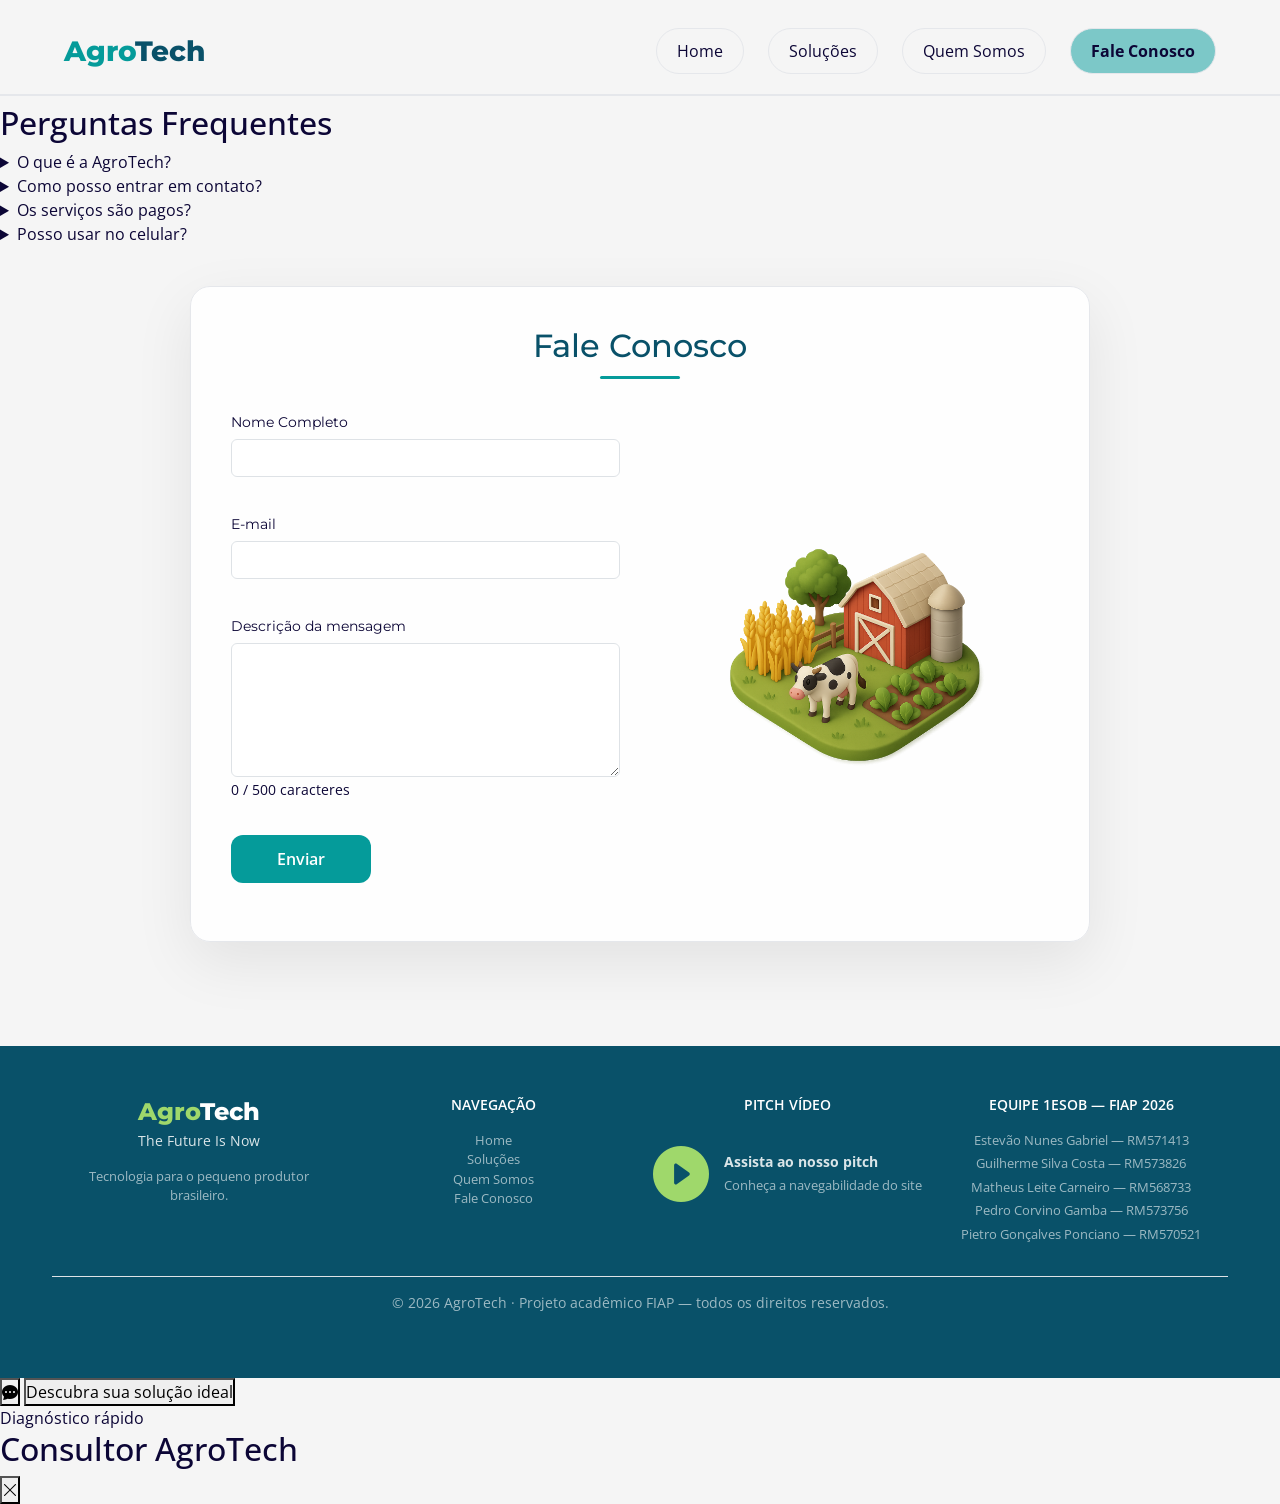
==== src/pages/faleConosco.html @ c0bbb612 "feat: adiciona target blank nos links do pitch" ====
<!DOCTYPE html>
<html lang="pt-br">

<!-- ==============================
SEÇÃO: FALE CONOSCO
Responsável: PIETRO
================================= -->

<head>
    <meta charset="UTF-8">
    <meta name="viewport" content="width=device-width, initial-scale=1.0">
    <title>AgroTech - Contato</title>
    <link rel="icon" type="image/svg+xml" href="../img/favicon.svg">

    <!-- Import do Google Fonts -->
    <link rel="preconnect" href="https://fonts.googleapis.com">
    <link rel="preconnect" href="https://fonts.gstatic.com" crossorigin>
    <link
        href="https://fonts.googleapis.com/css2?family=Montserrat:wght@400;600;700;900&family=Open+Sans:wght@400;600;700&display=swap"
        rel="stylesheet">

    <!-- Import do CSS bootstrap -->
    <link href="https://cdn.jsdelivr.net/npm/bootstrap@5.3.8/dist/css/bootstrap.min.css" rel="stylesheet"
        integrity="sha384-sRIl4kxILFvY47J16cr9ZwB07vP4J8+LH7qKQnuqkuIAvNWLzeN8tE5YBujZqJLB" crossorigin="anonymous">
    <link rel="stylesheet" href="https://cdn.jsdelivr.net/npm/bootstrap-icons@1.13.1/font/bootstrap-icons.min.css">

    <!-- Import do CSS global e da pagina-->
    <link rel="stylesheet" href="../css/style.css">
    <link rel="stylesheet" href="../css/styleFaleConosco.css">
    <link rel="stylesheet" href="../css/styleConsultor.css">
</head>

<body>

    <header>
        <nav class="navbar navbar-expand-lg">

            <div class="container-fluid navbar-container">

                <div class="nav-logo mb-0">
                    <span class="nav-logo-agro">Agro</span><span class="nav-logo-tech">Tech</span>
                </div>

                <button class="navbar-toggler" type="button" data-bs-toggle="collapse" data-bs-target="#paginas"
                    aria-controls="paginas" aria-expanded="false" aria-label="Abrir menu">
                    <i class="bi bi-list"></i>
                </button>

                <div id="paginas" class="collapse navbar-collapse justify-content-end">

                    <ul
                        class="d-flex flex-column flex-lg-row gap-4 list-unstyled mb-0 align-items-center align-items-lg-center mt-5 mt-lg-0">

                        <li><a href="../../index.html" class="page text-nowrap">Home</a></li>
                        <li><a href="./solucoes.html" class="page text-nowrap">Soluções</a></li>

                        <li><a href="./quemSomos.html" class="page text-nowrap">Quem Somos</a></li>
                        <li><a href="./faleConosco.html" class="page page-active text-nowrap">Fale Conosco</a></li>
                    </ul>
                </div>

            </div>
        </nav>
    </header>


    <!-- ==============================
    SEÇÃO: MAIN
    Responsável: PIETRO
    ================================= -->
    <main>


        <section class="faq-contato">
            <h2>Perguntas Frequentes</h2>
            <div class="perguntas-faq-contato">
                <details>
                    <summary>O que é a AgroTech?</summary>
                    <p>A AgroTech é uma plataforma voltada para soluções no agronegócio.</p>
                </details>

                <details>
                    <summary>Como posso entrar em contato?</summary>
                    <p>Você pode acessar a página de contato ou enviar um e-mail para suporte@agrotech.com.</p>
                </details>

                <details>
                    <summary>Os serviços são pagos?</summary>
                    <p>Oferecemos planos gratuitos e pagos, dependendo da necessidade.</p>
                </details>

                <details>
                    <summary>Posso usar no celular?</summary>
                    <p>Sim, a plataforma é totalmente responsiva.</p>
                </details>
            </div>
        </section>


        <section class="fale-conosco">
            <h2>Fale Conosco</h2>

            <div class="container-form">

                <form id="formContato" novalidate>
                    <div class="mb-3">
                        <label for="nome" class="form-label">Nome Completo</label>
                        <input type="text" class="form-control" id="nome">
                        <div class="invalid-feedback"></div>
                    </div>

                    <div class="mb-3">
                        <label for="email" class="form-label">E-mail</label>
                        <input type="email" class="form-control" id="email">
                        <div class="invalid-feedback"></div>
                    </div>

                    <div class="mb-3">
                        <label for="mensagem" class="form-label">Descrição da mensagem</label>
                        <textarea class="form-control" id="mensagem" maxlength="500" rows="5">
</textarea>

                        <small id="contadorMensagem">
                            0 / 500 caracteres
                        </small>
                        <div class="invalid-feedback"></div>
                    </div>

                    <button type="submit" class="btn btn-success">
                        Enviar
                    </button>
                    <div class="mensagem-sucesso">
                        Mensagem enviada com sucesso! Entraremos em contato em breve.
                    </div>
                </form>
                <div class="imagem-form">
                    <img src="../img/fale-conosco-icon-lateral.png" alt="Contato">
                </div>

            </div>
        </section>

    </main>

    <!-- ==============================
    SEÇÃO: FOOTER
    Responsável: MATHEUS
    ================================= -->
    <footer>
        <div class="container-fluid footer-container">

            <div class="row gy-4 gx-4 justify-content-lg-between">

                <div class="col-12 col-lg footer-agrotech text-center">

                    <a href="../../index.html" class="footer-logo">
                        <span class="footer-logo-agro">Agro</span><span class="footer-logo-tech">Tech</span>
                    </a>

                    <p class="footer-texto-medio">The Future Is Now</p>

                    <p class="footer-texto-fraco">Tecnologia para o pequeno produtor brasileiro.</p>

                </div>

                <div class="col-12 col-lg footer-navegacao-col">
                    <nav class="footer-navegacao d-flex flex-column align-items-center" aria-label="Links do rodapé">
                        <p class="footer-titulo">NAVEGAÇÃO</p>
                        <a href="../../index.html" class="footer-navegacao-pagina footer-texto-fraco">Home</a>
                        <a href="./solucoes.html" class="footer-navegacao-pagina footer-texto-fraco">Soluções</a>
                        <a href="./quemSomos.html" class="footer-navegacao-pagina footer-texto-fraco">Quem Somos</a>
                        <a href="./faleConosco.html" class="footer-navegacao-pagina footer-texto-fraco">Fale Conosco</a>
                    </nav>
                </div>

                <div class="col-12 col-lg footer-pitch text-center">
                    <p class="footer-pitch-titulo footer-titulo mb-3">PITCH VÍDEO</p>

                    <a href="https://www.youtube.com/watch?v=mi-SV3MQeB4"
                        target="_blank"
                        class="footer-pitch-link d-flex align-items-center text-decoration-none justify-content-center">
                        <i class="bi bi-play-circle-fill"></i>
                        <div class="d-flex flex-column text-start">
                            <p class="footer-texto-medio mb-1 fw-bold">Assista ao nosso pitch</p>
                            <p class="footer-texto-fraco mb-0">Conheça a navegabilidade do site</p>
                        </div>
                    </a>
                </div>

                <div class="col-12 col-lg footer-equipe text-center">
                    <p class="footer-titulo mb-3">EQUIPE 1ESOB — FIAP 2026</p>
                    <ul class="list-unstyled footer-texto-fraco">
                        <li class="mb-1">Estevão Nunes Gabriel — RM571413</li>
                        <li class="mb-1">Guilherme Silva Costa — RM573826</li>
                        <li class="mb-1">Matheus Leite Carneiro — RM568733</li>
                        <li class="mb-1">Pedro Corvino Gamba — RM573756</li>
                        <li class="mb-1">Pietro Gonçalves Ponciano — RM570521</li>
                    </ul>
                </div>

            </div>

            <div class="row border-top mt-3 pt-3">
                <div class="col-12 text-center">
                    <p class="footer-copyright footer-texto-fraco">© 2026 AgroTech · Projeto acadêmico FIAP — todos os
                        direitos reservados.</p>
                </div>
            </div>

        </div>
    </footer>

    <!-- Consultor AgroTech -->
    <section class="consultor" aria-label="Consultor AgroTech">
        <button class="consultor__botao" type="button" aria-label="Abrir Consultor AgroTech" aria-expanded="false">
            <i class="bi bi-chat-dots-fill" aria-hidden="true"></i>
            <span class="consultor__notificacao" aria-hidden="true"></span>
        </button>

        <button class="consultor__chamada" type="button">Descubra sua solução ideal</button>

        <div class="consultor__painel" aria-hidden="true">
            <div class="consultor__cabecalho">
                <div>
                    <span class="consultor__label">Diagnóstico rápido</span>
                    <h2 class="consultor__titulo">Consultor AgroTech</h2>
                </div>
                <button class="consultor__fechar" type="button" aria-label="Fechar Consultor AgroTech">
                    <i class="bi bi-x-lg" aria-hidden="true"></i>
                </button>
            </div>
            <div class="consultor__conteudo" data-consultor-conteudo></div>
        </div>
    </section>

    <!-- Import do JS bootstrap -->
    <script src="https://cdn.jsdelivr.net/npm/bootstrap@5.3.8/dist/js/bootstrap.bundle.min.js"
        integrity="sha384-FKyoEForCGlyvwx9Hj09JcYn3nv7wiPVlz7YYwJrWVcXK/BmnVDxM+D2scQbITxI"
        crossorigin="anonymous"></script>
    <script src="../js/scriptFaleConosco.js"></script>
    <script src="../js/scriptConsultor.js"></script>
</body>

</html>
---- src/css/style.css ----
/* Style GLOBAL, deve ter root, reset, body, header, footer */

/* ROOT > Variáveis Globais do Projeto */

:root {
  /* Cores */

  --cor-primaria: #059b9a;
  --cor-secundaria: #095169;

  /* cores para textos */
  --cor-texto: #0c0636;
  --texto-branco-puro: #fff;
  --texto-branco-medio: rgba(255, 255, 255, 0.85);
  --texto-branco-fraco: rgba(255, 255, 255, 0.60);
  

  /* cores de fundo */
  --cor-fundo-claro: #f5f5f5;

  /* cores para hover */
  --cor-hover: #dff0df;
  --cor-hover-azul: #059b9b27;

  /* cores de borda */
  --cor-borda-cinza: #e5e7eb;
  --cor-borda-suave: #eaf5ea;

  /* cores para botao */
  --cor-botao: #059b9b80;

  /* cor de destaque */
  --cor-destaque: #9FD86B;


  /* Fontes */
  --fonte-principal: "Open Sans", sans-serif;
  --fonte-titulo: "Montserrat", sans-serif;
}

/* RESET */

* {
  margin: 0;
  padding: 0;
  box-sizing: border-box;
}

body {
  color: var(--cor-texto);
  line-height: 1.5;
  background-color: var(--cor-fundo-claro);
  min-height: 100vh;
  display: flex;
  flex-direction: column;
  font-family: var(--fonte-principal);
}

main {
  flex: 1;
  margin-bottom: 4rem;
}

a {
  text-decoration: none;
  color: inherit;
}



/* Etilos da navbar */
header {
  position: sticky;
  top: 0;
  z-index: 1000;
  background-color: var(--cor-fundo-claro);
}

.navbar-container {
  padding: 1.25rem 5vw;
  border-bottom: 2px solid var(--cor-borda-cinza);
}

.nav-logo {
  font-family: var(--fonte-titulo);
  font-size: 1.75rem;
  font-weight: 800;
  margin-right: 5vw;
}

.nav-logo-agro {
  color: var(--cor-primaria);
}

.nav-logo-tech {
  color: var(--cor-secundaria);
}

.page {
  padding: 0.625rem 1.25rem;
  border: 1px solid var(--cor-borda-cinza);
  border-radius: 1.875rem;
  display: inline-block;
  transition: background-color 0.2s ease, transform 0.2s ease;
}

.page-active {
  background-color: var(--cor-botao);
  font-weight: 700;
}

.page:not(.page-active):hover {
  background-color: var(--cor-hover-azul);
  transform: scale(1.1);
}

.navbar .navbar-toggler {
    border: none;
    outline: none;
}

.navbar .navbar-toggler:focus {
    box-shadow: none;
    outline: 2px solid var(--cor-primaria);
    outline-offset: 2px;
}

.navbar-toggler:hover {
  background-color: var(--cor-hover-azul);
}

.navbar-toggler .bi {
  font-size: 2rem;
  color: var(--cor-texto);
}


/* Etilos do footer */

.footer-container{
  background-color: var(--cor-secundaria);
  padding: 3rem 5vw;
}

.footer-logo {
  font-family: var(--fonte-titulo);
  font-size: 1.5rem;
  font-weight: 800;
}

.footer-logo-agro {
  color: var(--cor-destaque);
}

.footer-logo-tech {
  color: var(--texto-branco-puro);
}

.footer-texto-medio{ 
  font-size: 0.875rem;
  color: var(--texto-branco-medio);
}

.footer-texto-fraco{
  font-size: 0.8125rem;
  color: var(--texto-branco-fraco);
}

.footer-titulo{
  font-size: 0.875rem;
  color: var(--texto-branco-puro);
  font-weight: 600;
}

.footer-navegacao-pagina {
  border-radius: 0.3rem;
  transition: background-color 0.2s ease, transform 0.2s ease;
}

.footer-navegacao-pagina:hover {
  background-color: var(--cor-hover-azul);
  transform: translateX(4px);
}

.footer-pitch-link {
  gap: 15px;
}

.footer-copyright {
  font-size: 0.85rem;
}

.footer-pitch .bi-play-circle-fill{
  color: var(--cor-destaque);
  font-size: 3.5rem;
  font-weight: 800;
  transition: transform 0.2s ease;
}

.footer-pitch .bi-play-circle-fill:hover{
  transform: scale(1.15);
}
---- src/css/styleFaleConosco.css ----
/* Style da Seção FALE CONOSCO da página inicial */

/* Deve ser referenciado ao faleConosco.html */

/* Lembre sempre de conferir o CSS GLOBAL 'style.css' */

/* FALE CONOSCO > Seção de Contato */
/* Responsável: PIETRO */


/* FALE CONOSCO - Baseado no :root */

body {
  background: var(--cor-fundo-claro);
  font-family: var(--fonte-principal);
  color: var(--cor-texto);
}



/* CONTAINER PRINCIPAL */

.fale-conosco {
  max-width: 900px;
  margin: 40px auto;

  padding: 40px;

  background: rgba(255, 255, 255, 0.85);
  backdrop-filter: blur(10px);

  border: 1px solid var(--cor-borda-cinza);
  border-radius: 20px;

  box-shadow: 0 20px 60px rgba(0, 0, 0, 0.08);

  animation: fadeUp 0.8s ease;
}

.fale-conosco h2 {
  font-family: var(--fonte-titulo);
  text-align: center;

  margin-bottom: 30px;

  color: var(--cor-secundaria);

  position: relative;
}

.fale-conosco h2::after {
  content: "";
  width: 80px;
  height: 3px;

  background: var(--cor-primaria);

  display: block;
  margin: 10px auto 0;

  border-radius: 10px;
}

/* LAYOUT FORM */

.container-form {
  display: flex;
  gap: 40px;
  align-items: center;
}

/* FORM */

.fale-conosco form {
  flex: 1;

  display: flex;
  flex-direction: column;
  gap: 18px;
}

/* INPUTS */

.input-fale {
  width: 100%;
  padding: 12px 14px;

  border: 1px solid var(--cor-borda-cinza);
  border-radius: 12px;

  background: white;

  font-family: var(--fonte-principal);

  transition: all 0.25s ease;
}

.input-fale:focus {
  outline: none;

  border-color: var(--cor-primaria);

  box-shadow: 0 0 0 4px var(--cor-hover-azul);

  transform: translateY(-1px);
}

/* validação HTML5 visual */
.input-fale:valid {
  border-color: var(--cor-destaque);
}

.input-fale:invalid:not(:focus):not(:placeholder-shown) {
  border-color: #ff6b6b;
}

.fale-conosco form.formulario-validado .input-fale:invalid {
  border-color: #ff6b6b;
}

/* LINHA (nome + email) */

.fale-conosco .linha {
  display: flex;
  gap: 15px;
}

.fale-conosco .linha div {
  flex: 1;
  display: flex;
  flex-direction: column;
}

/* labels */
.fale-conosco label {
  font-family: var(--fonte-titulo);
  font-size: 14px;

  margin-bottom: 6px;

  color: var(--cor-texto);
}

.campo-obrigatorio {
  margin-left: 0.25rem;
  color: #ff6b6b;
  font-weight: 700;
}

/* FILE UPLOAD */

.fale-conosco .file-upload {
  flex-direction: column;
  gap: 6px;
}

.fale-conosco .file-upload input[type="file"] {
  display: none;
}

.fale-conosco .file-upload label {
  display: inline-block;

  padding: 10px 14px;

  border-radius: 10px;

  border: 1px solid var(--cor-borda-cinza);

  background: var(--cor-borda-suave);

  cursor: pointer;

  transition: all 0.25s ease;

  font-size: 14px;
}

.fale-conosco .file-upload label:hover {
  background: var(--cor-hover);
  transform: translateY(-2px);
}

/* BOTÃO */

.fale-conosco button {
  padding: 12px 18px;

  border: none;
  border-radius: 12px;

  background: var(--cor-primaria);
  color: var(--texto-branco-puro);

  font-weight: 600;

  cursor: pointer;

  transition: all 0.25s ease;

  width: 140px;
}

.fale-conosco-btn{
    width: 100%;
}

.fale-conosco button:hover {
  background: var(--cor-secundaria);

  transform: translateY(-2px);

  box-shadow: 0 10px 25px rgba(5, 155, 154, 0.25);
}

/* animação envio */
.btn-sucesso {
  animation: pulse 0.6s ease;
}

/* MENSAGEM SUCESSO */

.mensagem-sucesso {
  opacity: 0;
  transform: translateY(-10px);

  max-height: 0;
  overflow: hidden;

  padding: 0 14px;

  border-left: 4px solid var(--cor-primaria);
  border-radius: 12px;

  background: var(--cor-hover);
  color: var(--cor-secundaria);

  font-weight: 600;

  transition: all 0.4s ease;
}

.mensagem-sucesso.mostrar {
  opacity: 1;
  transform: translateY(0);

  max-height: 120px;
  padding: 14px;
}

/* IMAGEM LATERAL */

.imagem-form {
  flex: 1;
  display: flex;
  justify-content: center;
  align-items: center;
}

.imagem-form img {
  max-width: 260px;

  animation: float 3s ease-in-out infinite;
}

/* ANIMAÇÕES */

@keyframes fadeUp {
  from {
    opacity: 0;
    transform: translateY(25px);
  }
  to {
    opacity: 1;
    transform: translateY(0);
  }
}

@keyframes fadeDown {
  from {
    opacity: 0;
    transform: translateY(-20px);
  }
  to {
    opacity: 1;
    transform: translateY(0);
  }
}

@keyframes pulse {
  0% { transform: scale(1); }
  50% { transform: scale(1.06); }
  100% { transform: scale(1); }
}

@keyframes float {
  0% { transform: translateY(0); }
  50% { transform: translateY(-8px); }
  100% { transform: translateY(0); }
}


@media (max-width: 768px) {
  .fale-conosco {
    margin: 2rem auto;
    padding: 2rem 1.25rem;
    border-radius: 16px;
  }

  .fale-conosco h2 {
    margin-bottom: 1rem;
  }

  .container-form {
    flex-direction: column;
    gap: 1.25rem;
  }

  .fale-conosco .linha {
    flex-direction: column;
  }

  .imagem-form {
    order: -1;
    width: 100%;
  }

  .imagem-form img {
    max-width: min(150px, 55vw);
  }
}
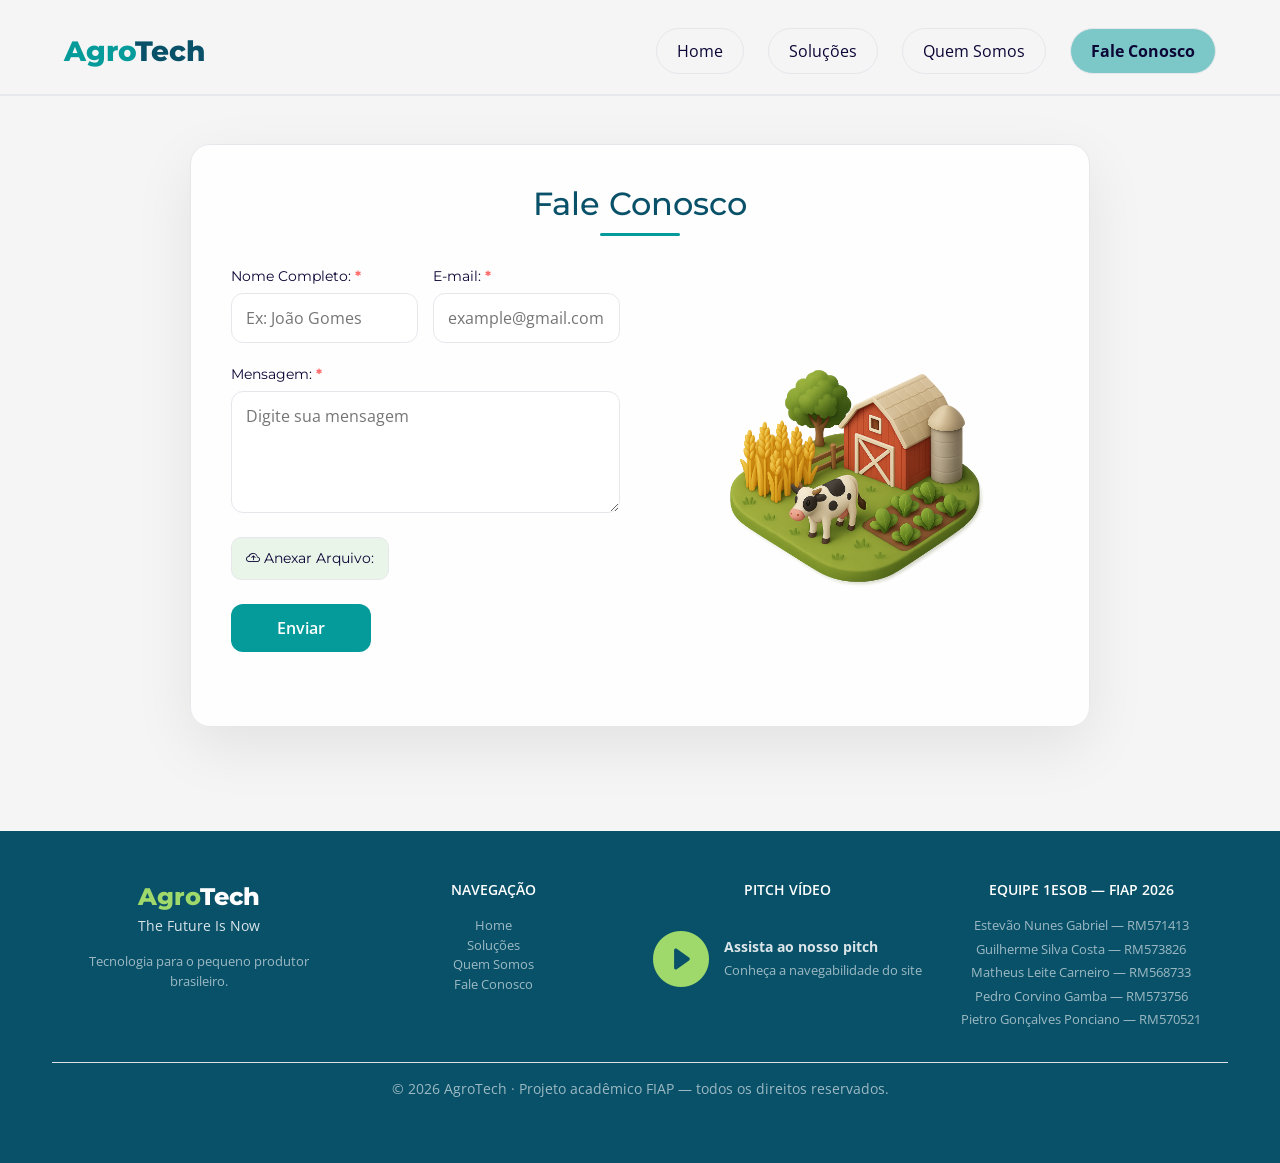
==== commit 8be58f27: "feat: adiciona target blank nos links do pitch" ====
--- a/src/pages/faleConosco.html
+++ b/src/pages/faleConosco.html
@@ -27,7 +27,6 @@
     <!-- Import do CSS global e da pagina-->
     <link rel="stylesheet" href="../css/style.css">
     <link rel="stylesheet" href="../css/styleFaleConosco.css">
-    <link rel="stylesheet" href="../css/styleConsultor.css">
 </head>
 
 <body>
@@ -71,67 +70,76 @@
     <main>
 
 
-        <section class="faq-contato">
-            <h2>Perguntas Frequentes</h2>
-            <div class="perguntas-faq-contato">
-                <details>
-                    <summary>O que é a AgroTech?</summary>
-                    <p>A AgroTech é uma plataforma voltada para soluções no agronegócio.</p>
-                </details>
-
-                <details>
-                    <summary>Como posso entrar em contato?</summary>
-                    <p>Você pode acessar a página de contato ou enviar um e-mail para suporte@agrotech.com.</p>
-                </details>
-
-                <details>
-                    <summary>Os serviços são pagos?</summary>
-                    <p>Oferecemos planos gratuitos e pagos, dependendo da necessidade.</p>
-                </details>
-
-                <details>
-                    <summary>Posso usar no celular?</summary>
-                    <p>Sim, a plataforma é totalmente responsiva.</p>
-                </details>
-            </div>
-        </section>
-
+        <!-- 
+    <section class="faq-contato">
+        <h2>Perguntas Frequentes</h2>
+        <div class="perguntas-faq-contato">
+            <details>
+                <summary>O que é a AgroTech?</summary>
+                <p>A AgroTech é uma plataforma voltada para soluções no agronegócio.</p>
+            </details>
+
+            <details>
+                <summary>Como posso entrar em contato?</summary>
+                <p>Você pode acessar a página de contato ou enviar um e-mail para suporte@agrotech.com.</p>
+            </details>
+
+            <details>
+                <summary>Os serviços são pagos?</summary>
+                <p>Oferecemos planos gratuitos e pagos, dependendo da necessidade.</p>
+            </details>
+
+            <details>
+                <summary>Posso usar no celular?</summary>
+                <p>Sim, a plataforma é totalmente responsiva.</p>
+            </details>
+        </div>
+    </section>
+
+-->
 
         <section class="fale-conosco">
             <h2>Fale Conosco</h2>
 
             <div class="container-form">
 
-                <form id="formContato" novalidate>
-                    <div class="mb-3">
-                        <label for="nome" class="form-label">Nome Completo</label>
-                        <input type="text" class="form-control" id="nome">
-                        <div class="invalid-feedback"></div>
+                <form id="formulario">
+
+                    <div class="linha">
+
+                        <div>
+                            <label for="nome-completo">Nome Completo:<span class="campo-obrigatorio" aria-hidden="true">*</span></label>
+
+                            <input type="text" class="input-fale" placeholder="Ex: João Gomes" id="nome-completo"
+                                required minlength="3">
+                        </div>
+
+                        <div>
+                            <label for="email">E-mail:<span class="campo-obrigatorio" aria-hidden="true">*</span></label>
+
+                            <input type="email" class="input-fale" placeholder="example@gmail.com" id="email" required>
+                        </div>
+
                     </div>
 
-                    <div class="mb-3">
-                        <label for="email" class="form-label">E-mail</label>
-                        <input type="email" class="form-control" id="email">
-                        <div class="invalid-feedback"></div>
+                    <div>
+                        <label for="mensagem">Mensagem:<span class="campo-obrigatorio" aria-hidden="true">*</span></label>
+
+                        <textarea class="input-fale" rows="4" id="mensagem" placeholder="Digite sua mensagem" required minlength="10"
+                            maxlength="500"></textarea>
                     </div>
 
-                    <div class="mb-3">
-                        <label for="mensagem" class="form-label">Descrição da mensagem</label>
-                        <textarea class="form-control" id="mensagem" maxlength="500" rows="5">
-</textarea>
-
-                        <small id="contadorMensagem">
-                            0 / 500 caracteres
-                        </small>
-                        <div class="invalid-feedback"></div>
+                    <div class="file-upload">
+                        <label for="arquivo"><i class="bi bi-cloud-arrow-up"></i> Anexar Arquivo:</label>
+                        <input type="file" id="arquivo">
                     </div>
 
-                    <button type="submit" class="btn btn-success">
-                        Enviar
-                    </button>
-                    <div class="mensagem-sucesso">
-                        Mensagem enviada com sucesso! Entraremos em contato em breve.
-                    </div>
+                    <button type="submit" id="btn" class="fale-conosco-btn">Enviar</button>
+
+                    <p id="sucesso" class="mensagem-sucesso">
+                        Mensagem enviada com sucesso! <i class="bi bi-leaf"></i>  
+                    </p>
+
                 </form>
                 <div class="imagem-form">
                     <img src="../img/fale-conosco-icon-lateral.png" alt="Contato">
@@ -210,35 +218,11 @@
         </div>
     </footer>
 
-    <!-- Consultor AgroTech -->
-    <section class="consultor" aria-label="Consultor AgroTech">
-        <button class="consultor__botao" type="button" aria-label="Abrir Consultor AgroTech" aria-expanded="false">
-            <i class="bi bi-chat-dots-fill" aria-hidden="true"></i>
-            <span class="consultor__notificacao" aria-hidden="true"></span>
-        </button>
-
-        <button class="consultor__chamada" type="button">Descubra sua solução ideal</button>
-
-        <div class="consultor__painel" aria-hidden="true">
-            <div class="consultor__cabecalho">
-                <div>
-                    <span class="consultor__label">Diagnóstico rápido</span>
-                    <h2 class="consultor__titulo">Consultor AgroTech</h2>
-                </div>
-                <button class="consultor__fechar" type="button" aria-label="Fechar Consultor AgroTech">
-                    <i class="bi bi-x-lg" aria-hidden="true"></i>
-                </button>
-            </div>
-            <div class="consultor__conteudo" data-consultor-conteudo></div>
-        </div>
-    </section>
-
     <!-- Import do JS bootstrap -->
     <script src="https://cdn.jsdelivr.net/npm/bootstrap@5.3.8/dist/js/bootstrap.bundle.min.js"
         integrity="sha384-FKyoEForCGlyvwx9Hj09JcYn3nv7wiPVlz7YYwJrWVcXK/BmnVDxM+D2scQbITxI"
         crossorigin="anonymous"></script>
     <script src="../js/scriptFaleConosco.js"></script>
-    <script src="../js/scriptConsultor.js"></script>
 </body>
 
 </html>
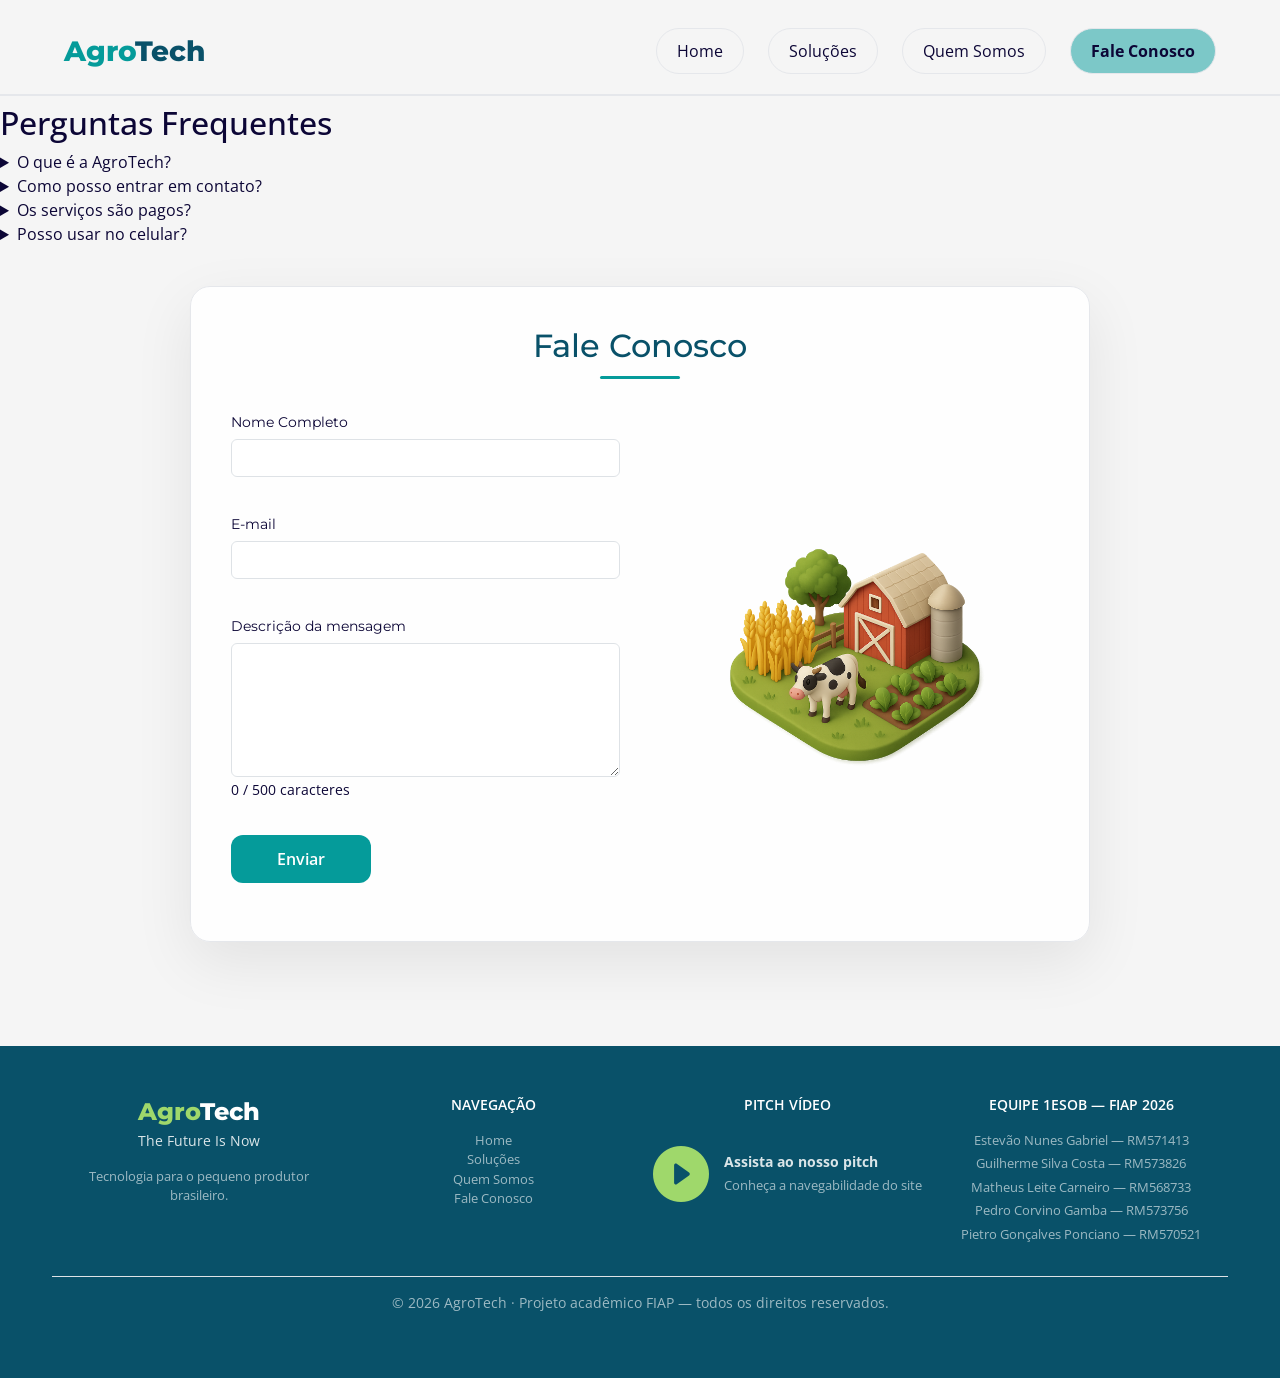
==== commit 919b679a: "Adicionando funcionalidades na pagina fale conosco da sprint" ====
--- a/src/pages/faleConosco.html
+++ b/src/pages/faleConosco.html
@@ -70,76 +70,67 @@
     <main>
 
 
-        <!-- 
-    <section class="faq-contato">
-        <h2>Perguntas Frequentes</h2>
-        <div class="perguntas-faq-contato">
-            <details>
-                <summary>O que é a AgroTech?</summary>
-                <p>A AgroTech é uma plataforma voltada para soluções no agronegócio.</p>
-            </details>
-
-            <details>
-                <summary>Como posso entrar em contato?</summary>
-                <p>Você pode acessar a página de contato ou enviar um e-mail para suporte@agrotech.com.</p>
-            </details>
-
-            <details>
-                <summary>Os serviços são pagos?</summary>
-                <p>Oferecemos planos gratuitos e pagos, dependendo da necessidade.</p>
-            </details>
-
-            <details>
-                <summary>Posso usar no celular?</summary>
-                <p>Sim, a plataforma é totalmente responsiva.</p>
-            </details>
-        </div>
-    </section>
-
--->
+        <section class="faq-contato">
+            <h2>Perguntas Frequentes</h2>
+            <div class="perguntas-faq-contato">
+                <details>
+                    <summary>O que é a AgroTech?</summary>
+                    <p>A AgroTech é uma plataforma voltada para soluções no agronegócio.</p>
+                </details>
+
+                <details>
+                    <summary>Como posso entrar em contato?</summary>
+                    <p>Você pode acessar a página de contato ou enviar um e-mail para suporte@agrotech.com.</p>
+                </details>
+
+                <details>
+                    <summary>Os serviços são pagos?</summary>
+                    <p>Oferecemos planos gratuitos e pagos, dependendo da necessidade.</p>
+                </details>
+
+                <details>
+                    <summary>Posso usar no celular?</summary>
+                    <p>Sim, a plataforma é totalmente responsiva.</p>
+                </details>
+            </div>
+        </section>
+
 
         <section class="fale-conosco">
             <h2>Fale Conosco</h2>
 
             <div class="container-form">
 
-                <form id="formulario">
-
-                    <div class="linha">
-
-                        <div>
-                            <label for="nome-completo">Nome Completo:<span class="campo-obrigatorio" aria-hidden="true">*</span></label>
-
-                            <input type="text" class="input-fale" placeholder="Ex: João Gomes" id="nome-completo"
-                                required minlength="3">
-                        </div>
-
-                        <div>
-                            <label for="email">E-mail:<span class="campo-obrigatorio" aria-hidden="true">*</span></label>
-
-                            <input type="email" class="input-fale" placeholder="example@gmail.com" id="email" required>
-                        </div>
-
-                    </div>
-
-                    <div>
-                        <label for="mensagem">Mensagem:<span class="campo-obrigatorio" aria-hidden="true">*</span></label>
-
-                        <textarea class="input-fale" rows="4" id="mensagem" placeholder="Digite sua mensagem" required minlength="10"
-                            maxlength="500"></textarea>
-                    </div>
-
-                    <div class="file-upload">
-                        <label for="arquivo"><i class="bi bi-cloud-arrow-up"></i> Anexar Arquivo:</label>
-                        <input type="file" id="arquivo">
-                    </div>
-
-                    <button type="submit" id="btn" class="fale-conosco-btn">Enviar</button>
-
-                    <p id="sucesso" class="mensagem-sucesso">
-                        Mensagem enviada com sucesso! <i class="bi bi-leaf"></i>  
-                    </p>
-
+                <form id="formContato" novalidate>
+                    <div class="mb-3">
+                        <label for="nome" class="form-label">Nome Completo</label>
+                        <input type="text" class="form-control" id="nome">
+                        <div class="invalid-feedback"></div>
+                    </div>
+
+                    <div class="mb-3">
+                        <label for="email" class="form-label">E-mail</label>
+                        <input type="email" class="form-control" id="email">
+                        <div class="invalid-feedback"></div>
+                    </div>
+
+                    <div class="mb-3">
+                        <label for="mensagem" class="form-label">Descrição da mensagem</label>
+                        <textarea class="form-control" id="mensagem" maxlength="500" rows="5">
+</textarea>
+
+                        <small id="contadorMensagem">
+                            0 / 500 caracteres
+                        </small>
+                        <div class="invalid-feedback"></div>
+                    </div>
+
+                    <button type="submit" class="btn btn-success">
+                        Enviar
+                    </button>
+                    <div class="mensagem-sucesso">
+                        Mensagem enviada com sucesso! Entraremos em contato em breve.
+                    </div>
                 </form>
                 <div class="imagem-form">
                     <img src="../img/fale-conosco-icon-lateral.png" alt="Contato">
@@ -184,8 +175,7 @@
                 <div class="col-12 col-lg footer-pitch text-center">
                     <p class="footer-pitch-titulo footer-titulo mb-3">PITCH VÍDEO</p>
 
-                    <a href="https://www.youtube.com/watch?v=mi-SV3MQeB4"
-                        target="_blank"
+                    <a href="#linkDoPitch"
                         class="footer-pitch-link d-flex align-items-center text-decoration-none justify-content-center">
                         <i class="bi bi-play-circle-fill"></i>
                         <div class="d-flex flex-column text-start">
@@ -225,4 +215,4 @@
     <script src="../js/scriptFaleConosco.js"></script>
 </body>
 
-</html>
+</html>
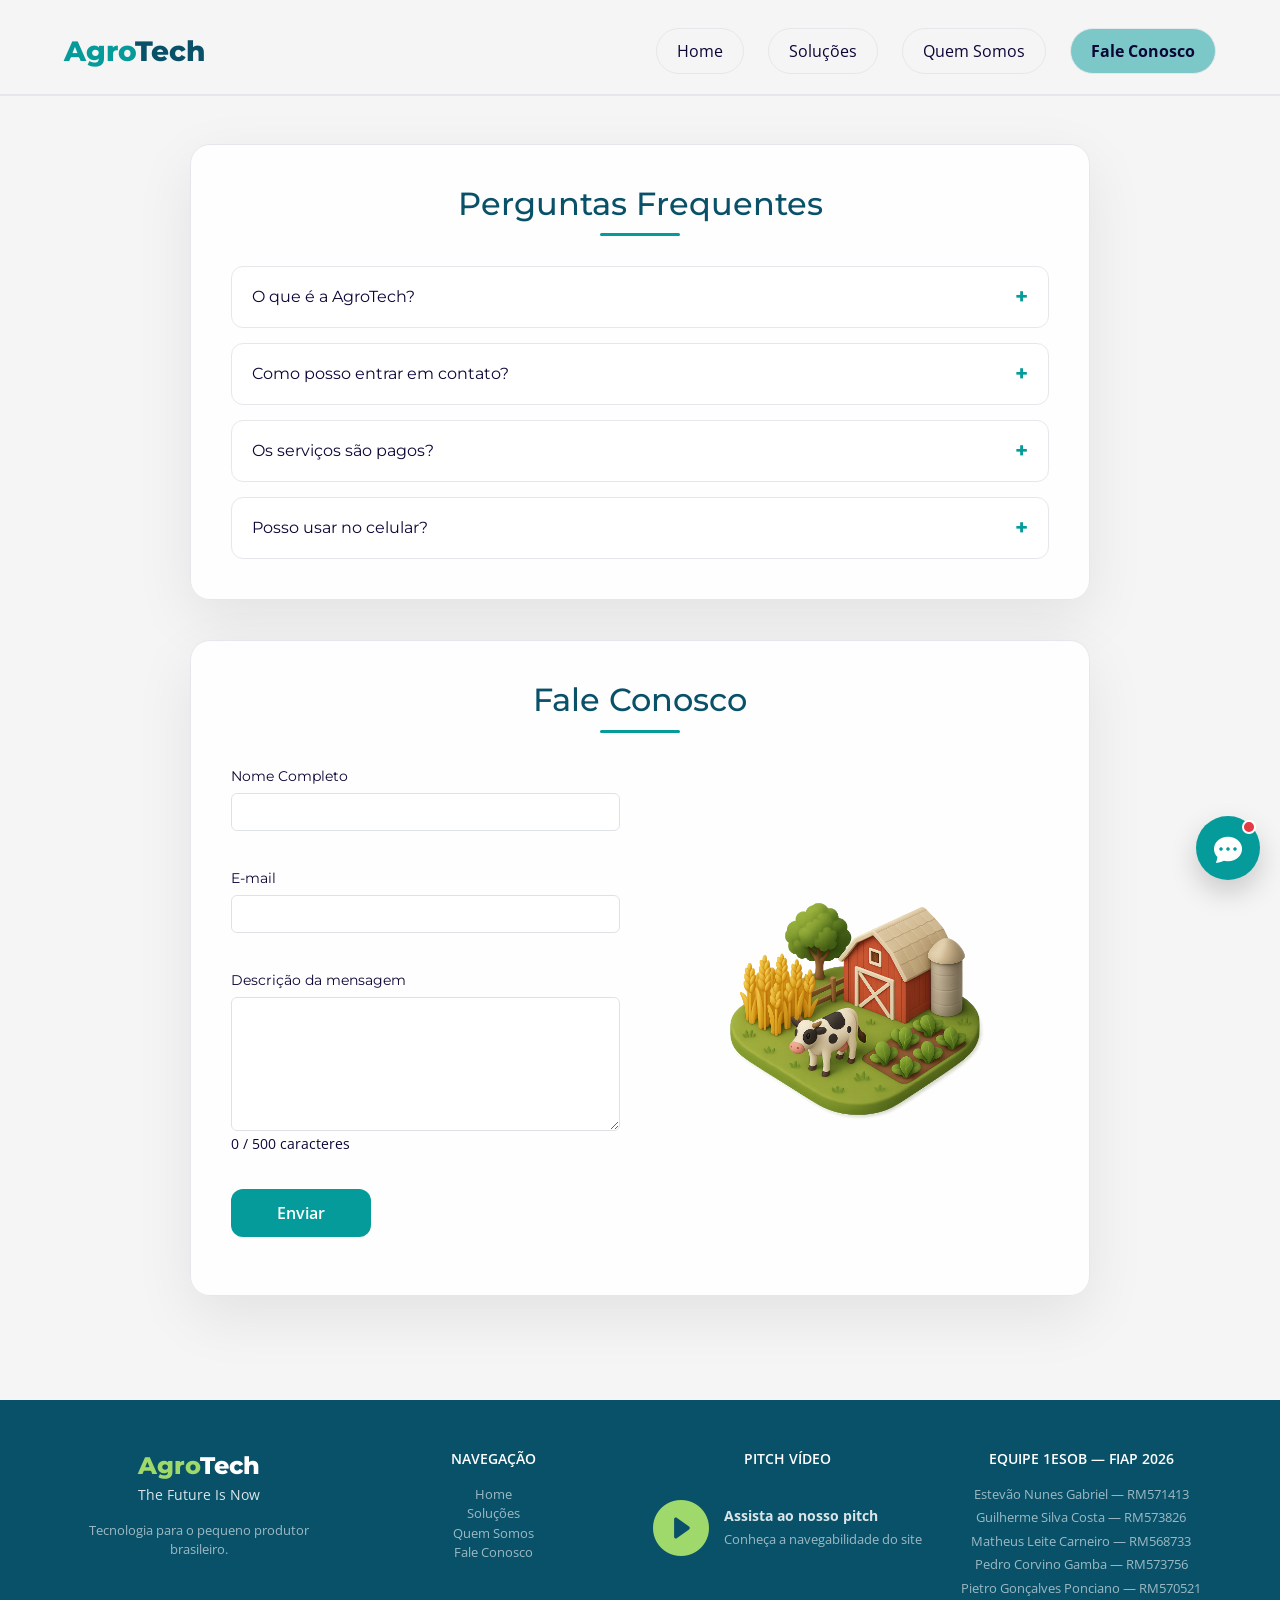
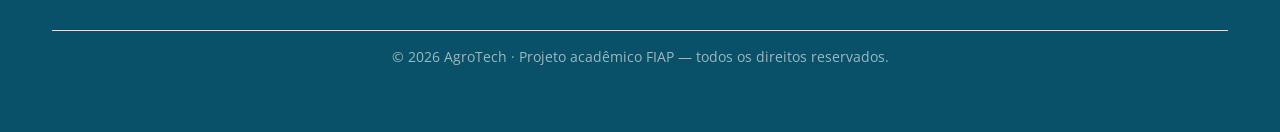
==== commit afaf5bea: "feat: adiciona o consultor AgroTech" ====
--- a/src/pages/faleConosco.html
+++ b/src/pages/faleConosco.html
@@ -27,6 +27,7 @@
     <!-- Import do CSS global e da pagina-->
     <link rel="stylesheet" href="../css/style.css">
     <link rel="stylesheet" href="../css/styleFaleConosco.css">
+    <link rel="stylesheet" href="../css/styleConsultor.css">
 </head>
 
 <body>
@@ -208,11 +209,35 @@
         </div>
     </footer>
 
+    <!-- Consultor AgroTech -->
+    <section class="consultor" aria-label="Consultor AgroTech">
+        <button class="consultor__botao" type="button" aria-label="Abrir Consultor AgroTech" aria-expanded="false">
+            <i class="bi bi-chat-dots-fill" aria-hidden="true"></i>
+            <span class="consultor__notificacao" aria-hidden="true"></span>
+        </button>
+
+        <button class="consultor__chamada" type="button">Descubra sua solução ideal</button>
+
+        <div class="consultor__painel" aria-hidden="true">
+            <div class="consultor__cabecalho">
+                <div>
+                    <span class="consultor__label">Diagnóstico rápido</span>
+                    <h2 class="consultor__titulo">Consultor AgroTech</h2>
+                </div>
+                <button class="consultor__fechar" type="button" aria-label="Fechar Consultor AgroTech">
+                    <i class="bi bi-x-lg" aria-hidden="true"></i>
+                </button>
+            </div>
+            <div class="consultor__conteudo" data-consultor-conteudo></div>
+        </div>
+    </section>
+
     <!-- Import do JS bootstrap -->
     <script src="https://cdn.jsdelivr.net/npm/bootstrap@5.3.8/dist/js/bootstrap.bundle.min.js"
         integrity="sha384-FKyoEForCGlyvwx9Hj09JcYn3nv7wiPVlz7YYwJrWVcXK/BmnVDxM+D2scQbITxI"
         crossorigin="anonymous"></script>
     <script src="../js/scriptFaleConosco.js"></script>
+    <script src="../js/scriptConsultor.js"></script>
 </body>
 
-</html>+</html>
--- a/src/css/styleFaleConosco.css
+++ b/src/css/styleFaleConosco.css
@@ -263,6 +263,125 @@
   animation: float 3s ease-in-out infinite;
 }
 
+/* FAQ CONTATO */
+
+.faq-contato {
+    max-width: 900px;
+    margin: 40px auto;
+    padding: 40px;
+
+    background: rgba(255, 255, 255, 0.85);
+    backdrop-filter: blur(10px);
+
+    border: 1px solid var(--cor-borda-cinza);
+    border-radius: 20px;
+
+    box-shadow: 0 20px 60px rgba(0, 0, 0, 0.08);
+
+    animation: fadeUp 0.8s ease;
+}
+
+.faq-contato h2 {
+    font-family: var(--fonte-titulo);
+    text-align: center;
+
+    margin-bottom: 30px;
+
+    color: var(--cor-secundaria);
+
+    position: relative;
+}
+
+.faq-contato h2::after {
+    content: "";
+    width: 80px;
+    height: 3px;
+
+    background: var(--cor-primaria);
+
+    display: block;
+    margin: 10px auto 0;
+
+    border-radius: 10px;
+}
+
+.perguntas-faq-contato {
+    display: flex;
+    flex-direction: column;
+    gap: 15px;
+}
+
+.perguntas-faq-contato details {
+    background: white;
+
+    border: 1px solid var(--cor-borda-cinza);
+    border-radius: 12px;
+
+    overflow: hidden;
+
+    transition: all 0.25s ease;
+}
+
+.perguntas-faq-contato details:hover {
+    border-color: var(--cor-primaria);
+
+    transform: translateY(-2px);
+
+    box-shadow: 0 10px 25px rgba(5, 155, 154, 0.15);
+}
+
+.perguntas-faq-contato details[open] {
+    border-color: var(--cor-primaria);
+}
+
+.perguntas-faq-contato summary {
+    list-style: none;
+
+    padding: 18px 20px;
+
+    cursor: pointer;
+
+    font-family: var(--fonte-titulo);
+    color: var(--cor-texto);
+
+    position: relative;
+
+    transition: all 0.25s ease;
+}
+
+.perguntas-faq-contato summary::-webkit-details-marker {
+    display: none;
+}
+
+.perguntas-faq-contato summary::after {
+    content: "+";
+
+    position: absolute;
+    right: 20px;
+    top: 50%;
+
+    transform: translateY(-50%);
+
+    color: var(--cor-primaria);
+
+    font-size: 1.4rem;
+    font-weight: bold;
+}
+
+.perguntas-faq-contato details[open] summary::after {
+    content: "−";
+}
+
+.perguntas-faq-contato p {
+    padding: 0 20px 20px;
+
+    color: var(--cor-texto);
+
+    line-height: 1.6;
+
+    animation: fadeDown 0.3s ease;
+}
+
 /* ANIMAÇÕES */
 
 @keyframes fadeUp {
@@ -299,6 +418,7 @@
   100% { transform: translateY(0); }
 }
 
+/* RESPONSIVIDADE */
 
 @media (max-width: 768px) {
   .fale-conosco {
@@ -329,3 +449,20 @@
     max-width: min(150px, 55vw);
   }
 }
+
+
+@media (max-width: 768px) {
+    .faq-contato {
+        margin: 2rem auto;
+        padding: 2rem 1.25rem;
+        border-radius: 16px;
+    }
+
+    .faq-contato h2 {
+        margin-bottom: 1rem;
+    }
+
+    .perguntas-faq-contato summary {
+        font-size: 0.95rem;
+    }
+}
--- a/src/css/styleConsultor.css
+++ b/src/css/styleConsultor.css
@@ -0,0 +1,356 @@
+/* ==============================
+   Consultor AgroTech
+============================== */
+
+/* Botão flutuante */
+
+.consultor {
+    position: fixed;
+    right: 1.25rem;
+    bottom: 1.25rem;
+    z-index: 1200;
+    font-family: var(--fonte-principal);
+}
+
+.consultor__botao {
+    position: relative;
+    width: 4rem;
+    height: 4rem;
+    display: flex;
+    align-items: center;
+    justify-content: center;
+    border: none;
+    border-radius: 50%;
+    background-color: var(--cor-primaria);
+    color: var(--texto-branco-puro);
+    font-size: 1.75rem;
+    box-shadow: 0 12px 28px rgba(0, 0, 0, 0.18);
+    cursor: pointer;
+    transition: background-color 0.2s ease, transform 0.2s ease;
+}
+
+.consultor__botao:hover {
+    background-color: var(--cor-secundaria);
+    transform: translateY(-3px);
+}
+
+.consultor__notificacao {
+    position: absolute;
+    top: 0.25rem;
+    right: 0.25rem;
+    width: 0.85rem;
+    height: 0.85rem;
+    border: 2px solid var(--texto-branco-puro);
+    border-radius: 50%;
+    background-color: #e63946;
+}
+
+.consultor--aberto .consultor__notificacao {
+    display: none;
+}
+
+/* Balão de chamada */
+
+.consultor__chamada {
+    position: absolute;
+    right: 0;
+    bottom: 4.75rem;
+    width: max-content;
+    max-width: 16rem;
+    padding: 0.7rem 0.95rem;
+    border: 1px solid var(--cor-borda-suave);
+    border-radius: 8px;
+    background-color: var(--texto-branco-puro);
+    color: var(--cor-secundaria);
+    font-size: 0.9rem;
+    font-weight: 700;
+    box-shadow: 0 10px 24px rgba(0, 0, 0, 0.12);
+    cursor: pointer;
+    opacity: 0;
+    pointer-events: none;
+    transform: translateY(8px);
+    transition: opacity 0.25s ease, transform 0.25s ease;
+}
+
+.consultor--chamada-visivel .consultor__chamada {
+    opacity: 1;
+    pointer-events: auto;
+    transform: translateY(0);
+}
+
+.consultor--aberto .consultor__chamada {
+    display: none;
+}
+
+/* Painel do consultor */
+
+.consultor__painel {
+    position: absolute;
+    right: 0;
+    bottom: 5rem;
+    width: min(23rem, calc(100vw - 2rem));
+    max-height: min(38rem, calc(100vh - 7rem));
+    display: none;
+    overflow: hidden;
+    border: 2px solid var(--cor-borda-suave);
+    border-radius: 1rem;
+    background-color: var(--texto-branco-puro);
+    box-shadow: 0 18px 44px rgba(0, 0, 0, 0.18);
+}
+
+.consultor--aberto .consultor__painel {
+    display: flex;
+    flex-direction: column;
+}
+
+.consultor__cabecalho {
+    display: flex;
+    align-items: center;
+    justify-content: space-between;
+    gap: 1rem;
+    padding: 1rem;
+    background-color: var(--cor-secundaria);
+    color: var(--texto-branco-puro);
+}
+
+.consultor__label {
+    display: block;
+    margin-bottom: 0.2rem;
+    color: var(--texto-branco-medio);
+    font-size: 0.75rem;
+    font-weight: 700;
+    text-transform: uppercase;
+}
+
+.consultor__titulo {
+    margin: 0;
+    font-family: var(--fonte-titulo);
+    font-size: 1.2rem;
+    font-weight: 800;
+}
+
+.consultor__fechar {
+    width: 2.25rem;
+    height: 2.25rem;
+    border: none;
+    border-radius: 50%;
+    background-color: rgba(255, 255, 255, 0.14);
+    color: var(--texto-branco-puro);
+    cursor: pointer;
+    transition: background-color 0.2s ease, transform 0.2s ease;
+}
+
+.consultor__fechar:hover {
+    background-color: rgba(255, 255, 255, 0.24);
+    transform: scale(1.05);
+}
+
+.consultor__conteudo {
+    padding: 1rem;
+    overflow-y: auto;
+}
+
+/* Mensagens e perguntas */
+
+.consultor__mensagem {
+    margin-bottom: 1rem;
+    padding: 0.9rem;
+    border-radius: 8px;
+    background-color: var(--cor-hover-azul);
+    color: var(--cor-texto);
+    font-size: 0.95rem;
+    line-height: 1.6;
+}
+
+.consultor__progresso {
+    margin-bottom: 0.75rem;
+    color: var(--cor-primaria);
+    font-size: 0.8rem;
+    font-weight: 800;
+    text-transform: uppercase;
+}
+
+.consultor__pergunta {
+    margin-bottom: 1rem;
+    font-family: var(--fonte-titulo);
+    font-size: 1.05rem;
+    font-weight: 800;
+    line-height: 1.35;
+    color: var(--cor-secundaria);
+}
+
+.consultor__acoes {
+    display: flex;
+    flex-direction: column;
+    gap: 0.65rem;
+}
+
+/* Botões de resposta */
+
+.consultor__acao,
+.consultor__resposta {
+    width: 100%;
+    padding: 0.75rem 0.9rem;
+    border: 1px solid var(--cor-borda-suave);
+    border-radius: 8px;
+    background-color: var(--texto-branco-puro);
+    color: var(--cor-texto);
+    font-weight: 700;
+    text-align: left;
+    cursor: pointer;
+    transition: background-color 0.2s ease, border-color 0.2s ease, transform 0.2s ease;
+}
+
+.consultor__acao {
+    text-align: center;
+    background-color: var(--cor-primaria);
+    color: var(--texto-branco-puro);
+}
+
+.consultor__acao:hover,
+.consultor__resposta:hover {
+    border-color: var(--cor-primaria);
+    background-color: var(--cor-hover-azul);
+    transform: translateY(-2px);
+}
+
+.consultor__acao:hover {
+    background-color: var(--cor-secundaria);
+}
+
+.consultor__acao--secundaria {
+    background-color: var(--texto-branco-puro);
+    color: var(--cor-secundaria);
+}
+
+/* Resultado */
+
+.consultor__resultado-titulo {
+    margin-bottom: 0.75rem;
+    font-family: var(--fonte-titulo);
+    font-size: 1.25rem;
+    font-weight: 800;
+    color: var(--cor-secundaria);
+}
+
+.consultor__resultado-bloco {
+    margin-bottom: 1rem;
+    padding: 0.9rem;
+    border-left: 4px solid var(--cor-primaria);
+    border-radius: 8px;
+    background-color: var(--cor-hover-azul);
+}
+
+.consultor__resultado-label {
+    margin-bottom: 0.25rem;
+    font-size: 0.8rem;
+    font-weight: 800;
+    text-transform: uppercase;
+    color: var(--cor-primaria);
+}
+
+.consultor__resultado-nome {
+    margin-bottom: 0.35rem;
+    font-family: var(--fonte-titulo);
+    font-size: 1.05rem;
+    font-weight: 800;
+    color: var(--cor-secundaria);
+}
+
+.consultor__resultado-texto,
+.consultor__lista-ajuda {
+    margin-bottom: 0;
+    color: var(--cor-texto);
+    font-size: 0.95rem;
+    line-height: 1.6;
+}
+
+.consultor__lista-ajuda {
+    padding-left: 1.1rem;
+}
+
+/* Destaques na página Soluções */
+
+.solucoes__card {
+    position: relative;
+}
+
+.solucoes__selo {
+    display: inline-flex;
+    width: fit-content;
+    margin-bottom: 0.85rem;
+    padding: 0.35rem 0.65rem;
+    border-radius: 999px;
+    font-size: 0.78rem;
+    font-weight: 800;
+}
+
+.solucao-recomendada {
+    border-color: var(--cor-primaria);
+    background-color: var(--cor-hover-azul);
+    animation: destaqueSolucao 0.65s ease;
+}
+
+.solucao-recomendada .solucoes__selo {
+    background-color: var(--cor-primaria);
+    color: var(--texto-branco-puro);
+}
+
+.solucao-secundaria {
+    border-color: var(--cor-botao);
+}
+
+.solucao-secundaria .solucoes__selo {
+    background-color: var(--cor-hover);
+    color: var(--cor-secundaria);
+}
+
+@keyframes destaqueSolucao {
+    0% {
+        transform: translateY(8px);
+    }
+
+    100% {
+        transform: translateY(0);
+    }
+}
+
+/* Responsividade */
+
+@media (max-width: 576px) {
+    .consultor {
+        right: 0.75rem;
+        bottom: 0.75rem;
+    }
+
+    .consultor__botao {
+        width: 3.75rem;
+        height: 3.75rem;
+        font-size: 1.6rem;
+    }
+
+    .consultor__chamada {
+        right: 0;
+        bottom: 4.5rem;
+        max-width: 14rem;
+        font-size: 0.85rem;
+    }
+
+    .consultor__painel {
+        position: fixed;
+        right: 0.75rem;
+        bottom: 5.1rem;
+        left: 0.75rem;
+        width: auto;
+        max-height: calc(100vh - 6.25rem);
+    }
+
+    .consultor__conteudo {
+        padding: 0.85rem;
+    }
+
+    .consultor__acao,
+    .consultor__resposta {
+        padding: 0.85rem;
+    }
+}
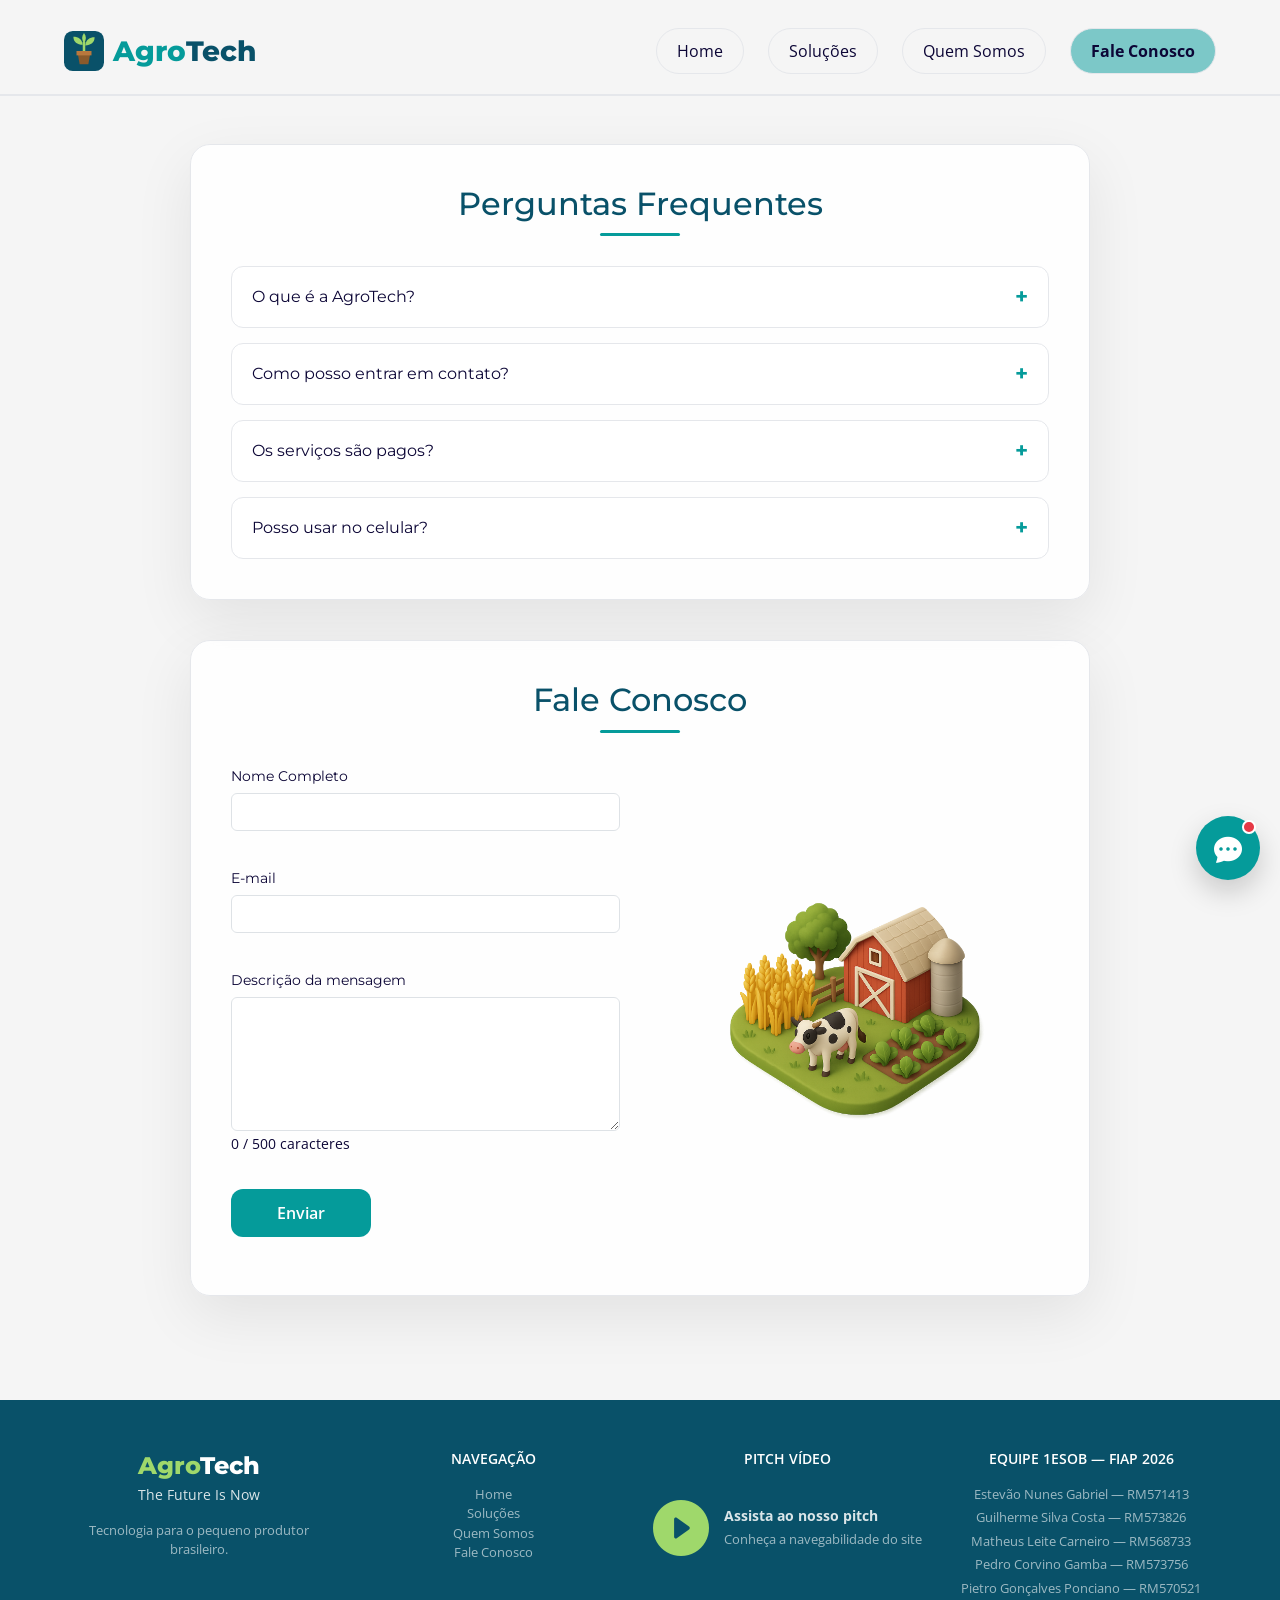
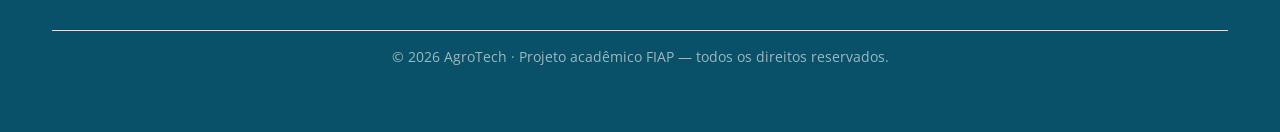
==== commit c7a1de62: "feat: adiciona icone do site na navbar" ====
--- a/src/pages/faleConosco.html
+++ b/src/pages/faleConosco.html
@@ -38,7 +38,8 @@
             <div class="container-fluid navbar-container">
 
                 <div class="nav-logo mb-0">
-                    <span class="nav-logo-agro">Agro</span><span class="nav-logo-tech">Tech</span>
+                    <img class="nav-logo-icon" src="../img/favicon.svg" alt="" aria-hidden="true">
+                    <span class="nav-logo-text"><span class="nav-logo-agro">Agro</span><span class="nav-logo-tech">Tech</span></span>
                 </div>
 
                 <button class="navbar-toggler" type="button" data-bs-toggle="collapse" data-bs-target="#paginas"
@@ -176,7 +177,8 @@
                 <div class="col-12 col-lg footer-pitch text-center">
                     <p class="footer-pitch-titulo footer-titulo mb-3">PITCH VÍDEO</p>
 
-                    <a href="#linkDoPitch"
+                    <a href="https://www.youtube.com/watch?v=mi-SV3MQeB4"
+                        target="_blank"
                         class="footer-pitch-link d-flex align-items-center text-decoration-none justify-content-center">
                         <i class="bi bi-play-circle-fill"></i>
                         <div class="d-flex flex-column text-start">
--- a/src/css/style.css
+++ b/src/css/style.css
@@ -79,13 +79,32 @@
 .navbar-container {
   padding: 1.25rem 5vw;
   border-bottom: 2px solid var(--cor-borda-cinza);
+  gap: 1rem;
 }
 
 .nav-logo {
+  display: inline-flex;
+  align-items: center;
+  gap: 0.55rem;
+  flex-shrink: 0;
   font-family: var(--fonte-titulo);
-  font-size: 1.75rem;
+  font-size: clamp(1.35rem, 4vw, 1.75rem);
   font-weight: 800;
+  line-height: 1;
   margin-right: 5vw;
+}
+
+.nav-logo-icon {
+  width: clamp(2rem, 6vw, 2.5rem);
+  aspect-ratio: 1;
+  display: block;
+  flex-shrink: 0;
+}
+
+.nav-logo-text {
+  display: inline-flex;
+  align-items: baseline;
+  white-space: nowrap;
 }
 
 .nav-logo-agro {
@@ -134,6 +153,16 @@
   color: var(--cor-texto);
 }
 
+@media (max-width: 575.98px) {
+  .navbar-container {
+    padding-block: 1rem;
+  }
+
+  .nav-logo {
+    margin-right: 1rem;
+  }
+}
+
 
 /* Etilos do footer */
 
@@ -202,4 +231,3 @@
 }
 
 
-
--- a/src/css/styleConsultor.css
+++ b/src/css/styleConsultor.css
@@ -223,6 +223,10 @@
     color: var(--cor-secundaria);
 }
 
+.consultor__acao--secundaria:hover {
+    color: var(--texto-branco-puro);
+}
+
 /* Resultado */
 
 .consultor__resultado-titulo {
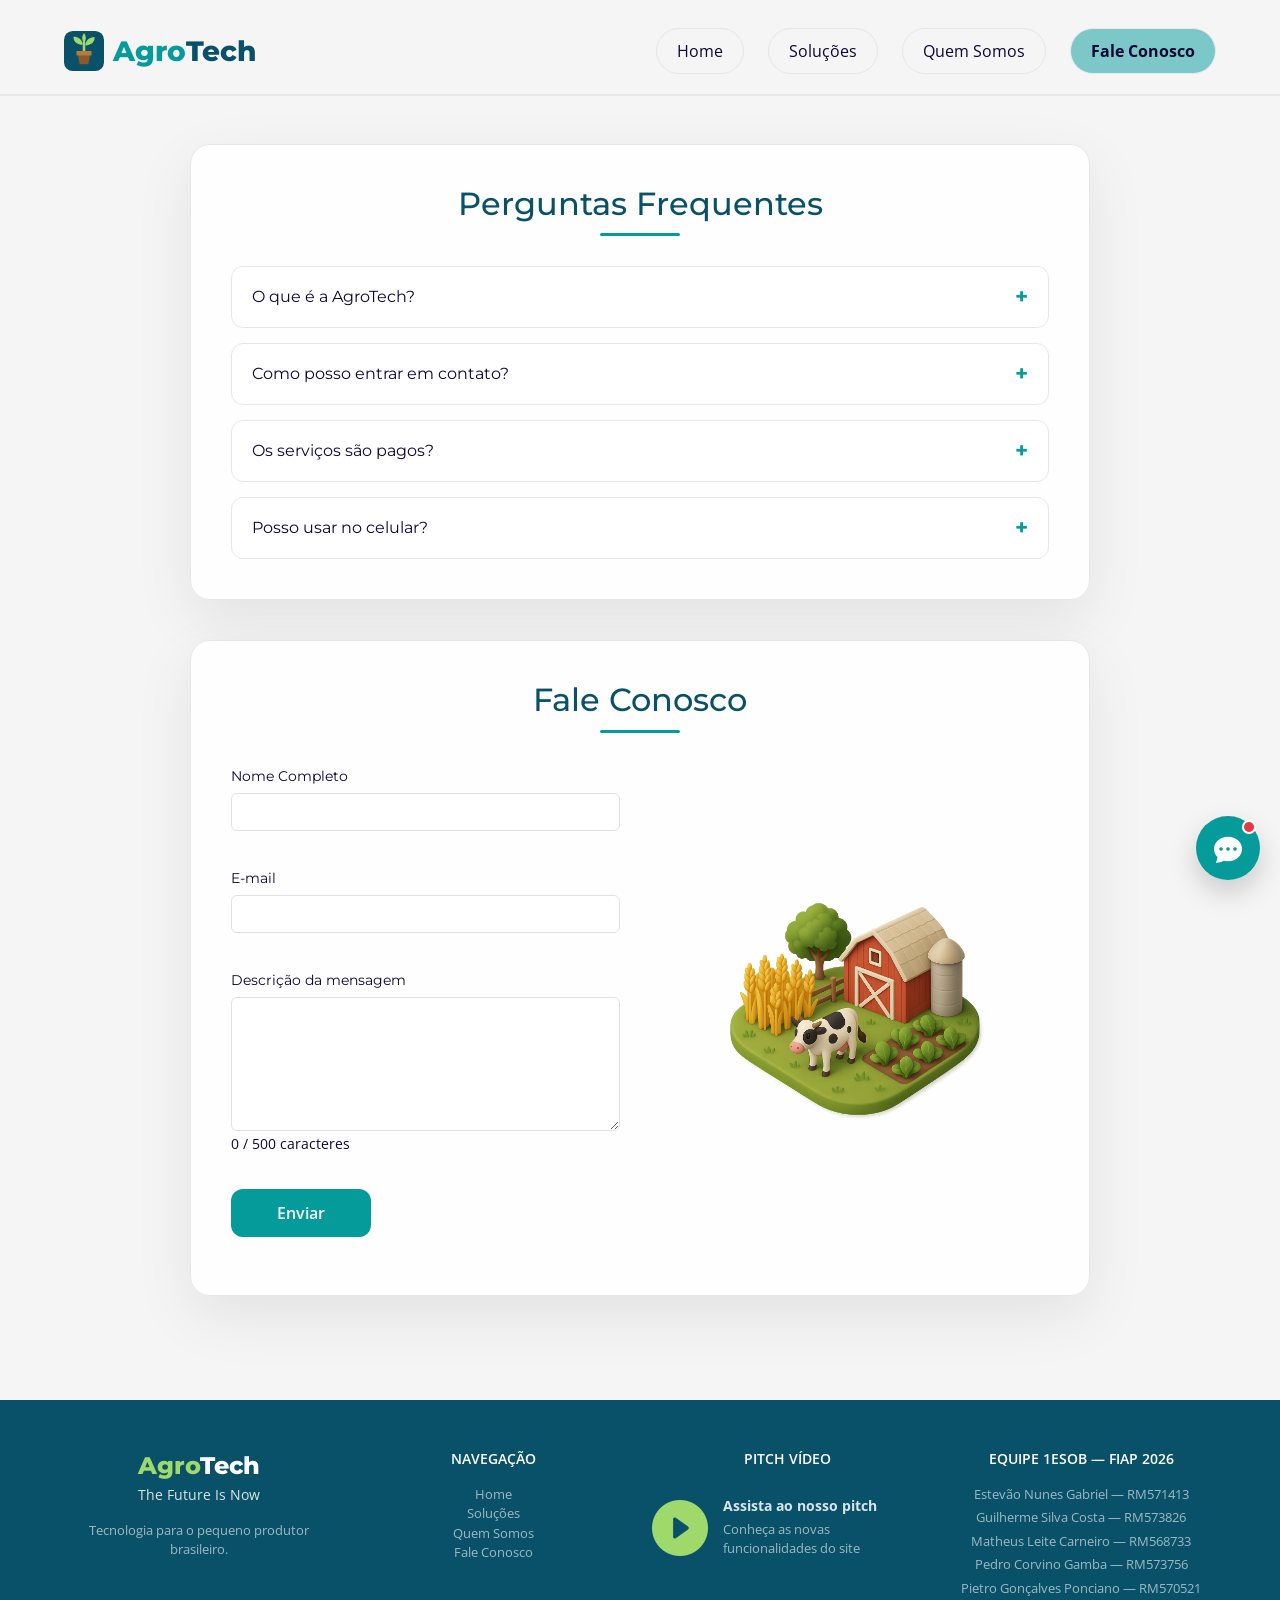
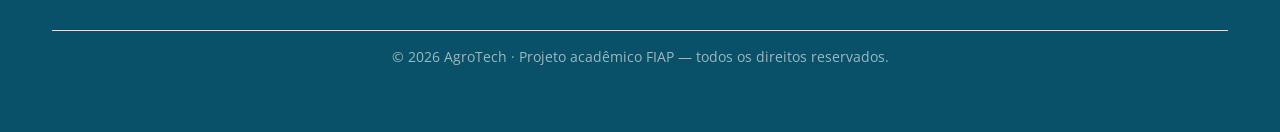
==== commit b7f9bfc9: "feat: muda o link do pitch video para o novo" ====
--- a/src/pages/faleConosco.html
+++ b/src/pages/faleConosco.html
@@ -177,13 +177,13 @@
                 <div class="col-12 col-lg footer-pitch text-center">
                     <p class="footer-pitch-titulo footer-titulo mb-3">PITCH VÍDEO</p>
 
-                    <a href="https://www.youtube.com/watch?v=mi-SV3MQeB4"
+                    <a href="https://www.youtube.com/watch?v=eFqLEcY02dg"
                         target="_blank"
                         class="footer-pitch-link d-flex align-items-center text-decoration-none justify-content-center">
                         <i class="bi bi-play-circle-fill"></i>
                         <div class="d-flex flex-column text-start">
                             <p class="footer-texto-medio mb-1 fw-bold">Assista ao nosso pitch</p>
-                            <p class="footer-texto-fraco mb-0">Conheça a navegabilidade do site</p>
+                            <p class="footer-texto-fraco mb-0">Conheça as novas funcionalidades do site</p>
                         </div>
                     </a>
                 </div>
